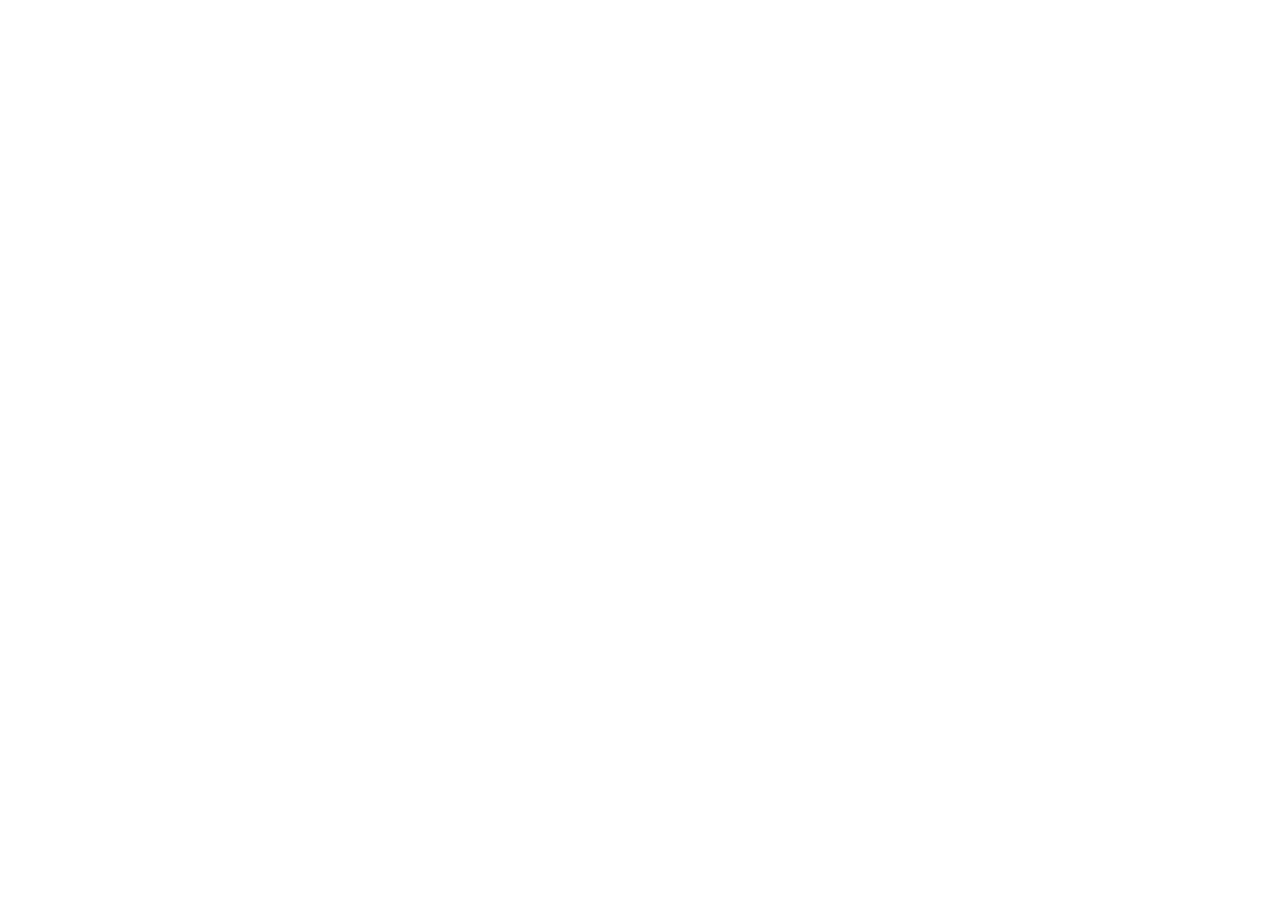
==== contact.html @ bf9146f3 "Démarrage : création du dépôt, mise en place de l'arborescence et squelette HTML de base" ====
<!DOCTYPE html>
<html lang="en">
<head>
    <meta charset="UTF-8">
    <meta name="viewport" content="width=device-width, initial-scale=1.0">
    <title>AfriConnect Summit</title>
    <!-- feuille de style -->
    <link rel="stylesheet" href="css/style.css">
</head>
<body>
    <!-- contenu de la page -->


<!-- script JavaScript -->
    <script src="js/main.js"></script>
</body>
</html>
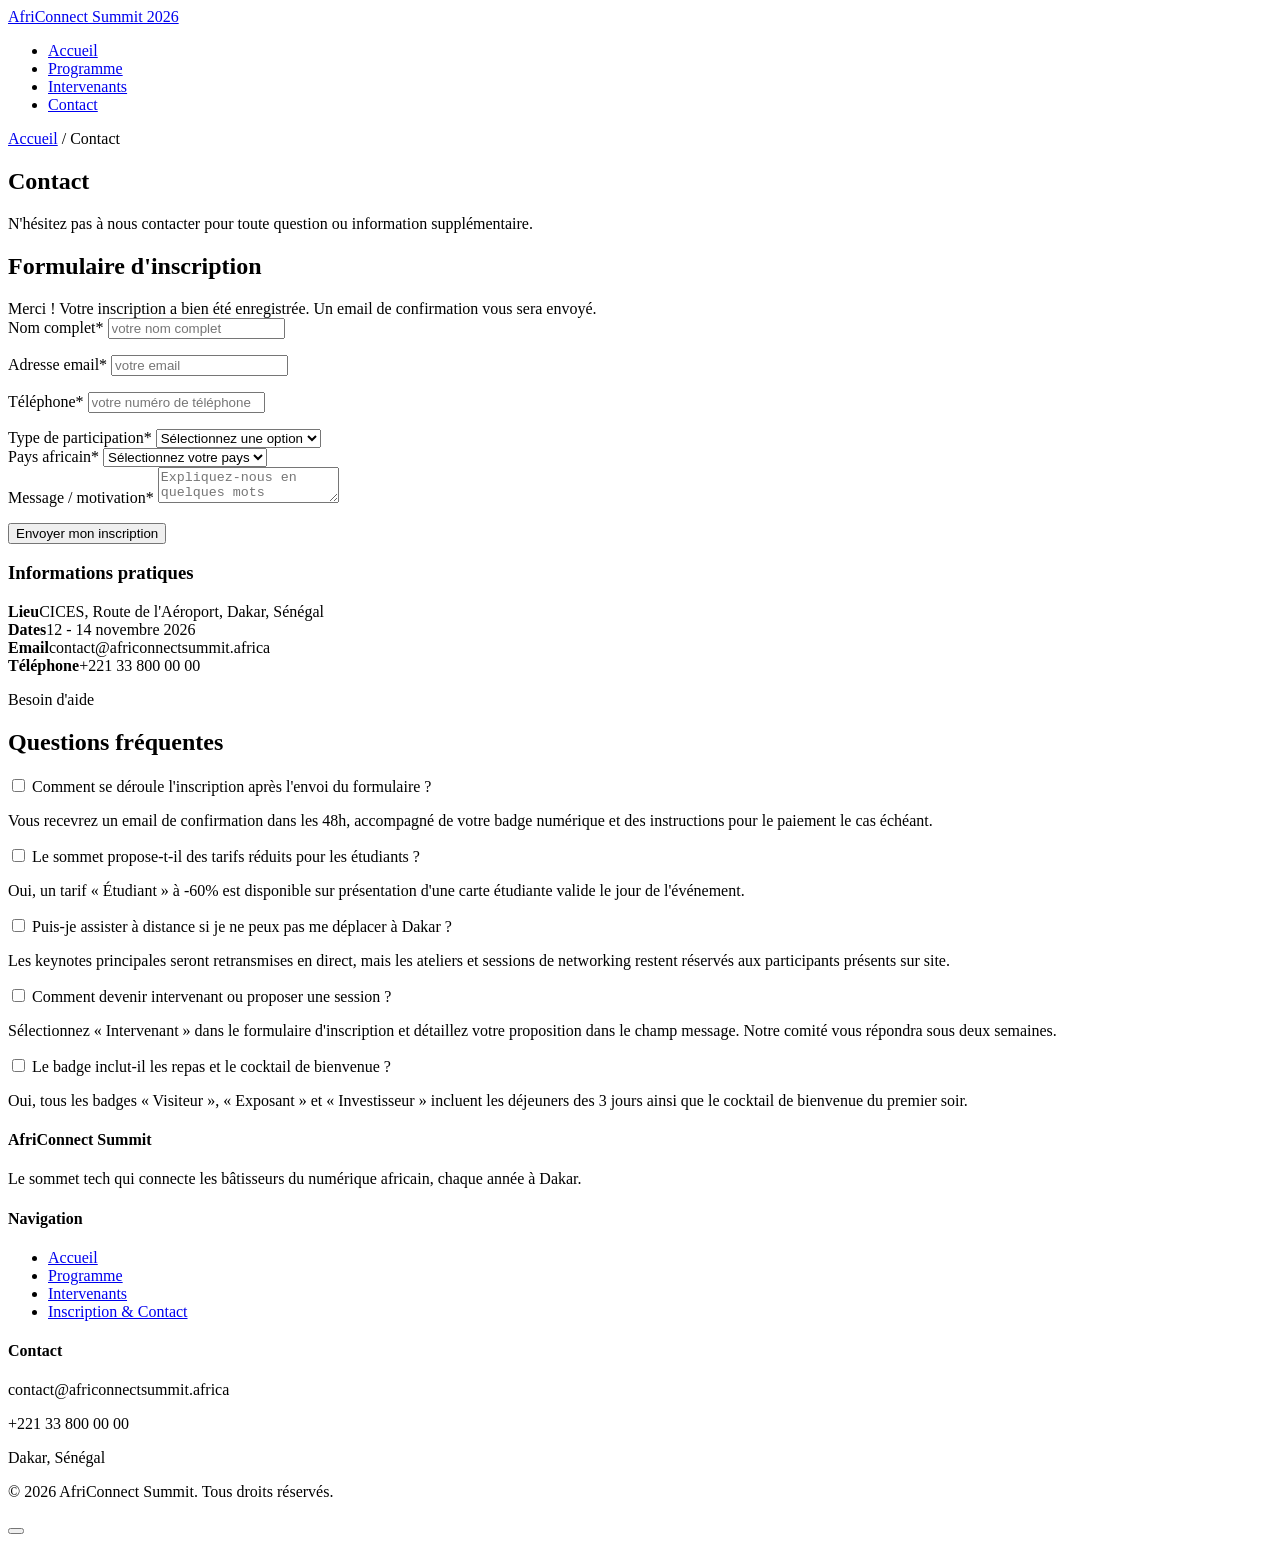
==== commit e06ea85c: "HTML : structure complète des 5 pages avec sections et contenu texte" ====
--- a/contact.html
+++ b/contact.html
@@ -4,14 +4,250 @@
     <meta charset="UTF-8">
     <meta name="viewport" content="width=device-width, initial-scale=1.0">
     <title>AfriConnect Summit</title>
-    <!-- feuille de style -->
     <link rel="stylesheet" href="css/style.css">
 </head>
 <body>
-    <!-- contenu de la page -->
-
-
-<!-- script JavaScript -->
+    <header>
+        <nav>
+            <div class="logo">
+                <!-- <i class="bi bi-globe-central-south-asia"></i> -->
+                <a href="index.html">AfriConnect Summit 2026</a>
+            </div>
+            <!-- boutton dark/light mode -->
+            <!-- <button id="menu-btn"><i class="fa-light fa-bars"></i></button> -->
+            <ul id="menu">
+                <li><a href="index.html">Accueil</a></li>
+                <li><a href="programme.html">Programme</a></li>
+                <li><a href="intervenants.html">Intervenants</a></li>
+                <li><a href="contact.html">Contact</a></li>
+                <!-- <li><button id="menu-btn"><i class="fa-sharp-duotone fa-light fa-circle-moon"></i></button></li> -->
+            </ul>
+        </nav>
+    </header>
+    <main>
+        <section class="page-hero">
+      <div class="container">
+        <p><a href="index.html">Accueil</a> / Contact</p>
+        <h2>Contact</h2>
+        <p>N'hésitez pas à nous contacter pour toute question ou information supplémentaire.</p>
+      </div>
+    </section>
+            <!-- FORMULAIRE + INFOS  -->
+    <section class="contact-section">
+      <div class="container contact-flex">
+
+        <!-- Colonne formulaire -->
+        <div class="contact-form">
+          <div class="form-card">
+            <h2 class="form-title">Formulaire d'inscription</h2>
+
+            <div class="form-success">
+              <i class="bi bi-check-circle-fill"></i>
+              Merci ! Votre inscription a bien été enregistrée. Un email de confirmation vous sera envoyé.
+            </div>
+
+            <form id="registration-form">
+              <div class="form-row">
+                <label for="fullname">Nom complet*</label>
+                <input type="text" id="fullname" placeholder="votre nom complet">
+                <p class="error-msg" role="alert"></p>
+              </div>
+
+              <div class="form-row">
+                <label for="email">Adresse email*</label>
+                <input type="email" id="email" placeholder="votre email">
+                <p class="error-msg" role="alert"></p>
+              </div>
+
+              <div class="form-row">
+                <label for="phone">Téléphone*</label>
+                <input type="tel" id="phone" placeholder="votre numéro de téléphone">
+                <p class="error-msg" role="alert"></p>
+              </div>
+
+              <div class="form-row">
+                <label for="participation">Type de participation*</label>
+                <select id="participation">
+                  <option value="">Sélectionnez une option</option>
+                  <option value="visiteur">Visiteur</option>
+                  <option value="exposant">Exposant</option>
+                  <option value="intervenant">Intervenant</option>
+                  <option value="investisseur">Investisseur</option>
+                  <option value="presse">Presse / Média</option>
+                </select>
+              </div>
+
+              <div class="form-row">
+                <label for="country">Pays africain*</label>
+                <select id="country">
+                  <option value="">Sélectionnez votre pays</option>
+                  <option value="senegal">Sénégal</option>
+                  <option value="cote-ivoire">Côte d'Ivoire</option>
+                  <option value="nigeria">Nigeria</option>
+                  <option value="ghana">Ghana</option>
+                  <option value="kenya">Kenya</option>
+                  <option value="mali">Mali</option>
+                  <option value="cameroun">Cameroun</option>
+                  <option value="afrique-du-sud">Afrique du Sud</option>
+                  <option value="maroc">Maroc</option>
+                  <option value="tunisie">Tunisie</option>
+                  <option value="rwanda">Rwanda</option>
+                  <option value="benin">Bénin</option>
+                </select>
+              </div>
+
+              <div class="form-row">
+                <label for="message">Message / motivation*</label>
+                <textarea id="message" placeholder="Expliquez-nous en quelques mots pourquoi vous souhaitez participer (20 caractères minimum)…"></textarea>
+                <p class="error-msg" role="alert"></p>
+              </div>
+
+              <button type="submit" class="btn btn-primary">Envoyer mon inscription <i class="bi bi-send-fill"></i></button>
+            </form>
+          </div>
+        </div>
+            <!-- Colonne informations  -->
+        <div class="contact-info">
+          <div class="info-card">
+            <h3>Informations pratiques</h3>
+            <div class="info-item">
+              <i class="bi bi-geo-alt-fill" aria-hidden="true"></i>
+              <div><strong>Lieu</strong><span>CICES, Route de l'Aéroport, Dakar, Sénégal</span></div>
+            </div>
+            <div class="info-item">
+              <i class="bi bi-calendar-event-fill" aria-hidden="true"></i>
+              <div><strong>Dates</strong><span>12 - 14 novembre 2026</span></div>
+            </div>
+            <div class="info-item">
+              <i class="bi bi-envelope-fill" aria-hidden="true"></i>
+              <div><strong>Email</strong><span>contact@africonnectsummit.africa</span></div>
+            </div>
+            <div class="info-item">
+              <i class="bi bi-telephone-fill" aria-hidden="true"></i>
+              <div><strong>Téléphone</strong><span>+221 33 800 00 00</span></div>
+            </div>
+          </div>
+
+          <!-- <div class="map-frame">
+            <iframe
+              src="https://www.google.com/maps?q=CICES%20Dakar%20S%C3%A9n%C3%A9gal&output=embed"
+              title="Localisation du CICES, Dakar, Sénégal — lieu du sommet"
+              width="100%"
+              height="250%">
+            </iframe>
+          </div> -->
+        </div>
+      </div>
+    </section>
+
+                <!-- FAQ  -->
+    <section class="faq-section">
+      <div class="container">
+        <p class="eyebrow">Besoin d'aide</p>
+        <h2 class="section-title">Questions fréquentes</h2>
+
+        <div class="faq">
+          <div class="faq-item">
+            <input type="checkbox" id="faq-1">
+            <label class="faq-question" for="faq-1">
+              Comment se déroule l'inscription après l'envoi du formulaire ?
+              <i class="bi bi-plus-lg faq-icon"></i>
+            </label>
+            <div class="faq-answer">
+              <p>Vous recevrez un email de confirmation dans les 48h, accompagné de votre badge numérique et des instructions pour le paiement le cas échéant.</p>
+            </div>
+          </div>
+
+          <div class="faq-item">
+            <input type="checkbox" id="faq-2">
+            <label class="faq-question" for="faq-2">
+              Le sommet propose-t-il des tarifs réduits pour les étudiants ?
+              <i class="bi bi-plus-lg faq-icon"></i>
+            </label>
+            <div class="faq-answer">
+              <p>Oui, un tarif « Étudiant » à -60% est disponible sur présentation d'une carte étudiante valide le jour de l'événement.</p>
+            </div>
+          </div>
+
+          <div class="faq-item">
+            <input type="checkbox" id="faq-3">
+            <label class="faq-question" for="faq-3">
+              Puis-je assister à distance si je ne peux pas me déplacer à Dakar ?
+              <i class="bi bi-plus-lg faq-icon"></i>
+            </label>
+            <div class="faq-answer">
+              <p>Les keynotes principales seront retransmises en direct, mais les ateliers et sessions de networking restent réservés aux participants présents sur site.</p>
+            </div>
+          </div>
+
+          <div class="faq-item">
+            <input type="checkbox" id="faq-4">
+            <label class="faq-question" for="faq-4">
+              Comment devenir intervenant ou proposer une session ?
+              <i class="bi bi-plus-lg faq-icon"></i>
+            </label>
+            <div class="faq-answer">
+              <p>Sélectionnez « Intervenant » dans le formulaire d'inscription et détaillez votre proposition dans le champ message. Notre comité vous répondra sous deux semaines.</p>
+            </div>
+          </div>
+
+          <div class="faq-item">
+            <input type="checkbox" id="faq-5">
+            <label class="faq-question" for="faq-5">
+              Le badge inclut-il les repas et le cocktail de bienvenue ?
+              <i class="bi bi-plus-lg faq-icon"></i>
+            </label>
+            <div class="faq-answer">
+              <p>Oui, tous les badges « Visiteur », « Exposant » et « Investisseur » incluent les déjeuners des 3 jours ainsi que le cocktail de bienvenue du premier soir.</p>
+            </div>
+          </div>
+        </div>
+      </div>
+    </section>
+    </main>
+    <!-- FOOTER  -->
+    <footer class="site-footer">
+        <div class="footer-container">
+            <div class="footer-flex">
+                <!-- colonne1 -->
+                <div class="footer-col">
+                    <h4>AfriConnect Summit</h4>
+                    <p>Le sommet tech qui connecte les bâtisseurs du numérique africain, chaque année à Dakar.</p>
+                    <div class="social-icons">
+                        <a href="#" aria-label="Suivre AfriConnect sur X (Twitter)"><i class="bi bi-twitter-x"></i></a>
+                        <a href="#" aria-label="Suivre AfriConnect sur LinkedIn"><i class="bi bi-linkedin"></i></a>
+                        <a href="#" aria-label="Suivre AfriConnect sur Instagram"><i class="bi bi-instagram"></i></a>
+                        <a href="#" aria-label="Suivre AfriConnect sur YouTube"><i class="bi bi-youtube"></i></a>
+                    </div>
+                </div>
+                <!-- colonne2 -->
+                <div class="footer-col">
+                    <h4>Navigation</h4>
+                    <ul>
+                        <li><a href="index.html">Accueil</a></li>
+                        <li><a href="programme.html">Programme</a></li>
+                        <li><a href="intervenants.html">Intervenants</a></li>
+                        <li><a href="contact.html">Inscription & Contact</a></li>
+                    </ul>
+                </div>
+                <!-- colonne3 -->
+                <div class="footer-col">
+                    <h4>Contact</h4>
+                    <p><i class="bi bi-envelope"></i> contact@africonnectsummit.africa</p>
+                    <p><i class="bi bi-telephone"></i> +221 33 800 00 00</p>
+                    <p><i class="bi bi-geo-alt"></i>Dakar, Sénégal</p>
+                </div>
+            </div>
+
+            <div class="footer-bottom">
+                <p>&copy; <span id="année">2026</span> AfriConnect Summit. Tous droits réservés.</p>
+            </div>
+        </div>
+
+        <button class="back-to-top" type="button" aria-label="Retour en haut de la page">
+            <!-- <i class="bi bi-arrow-up"></i> -->
+        </button>
+    </footer>
     <script src="js/main.js"></script>
 </body>
 </html>
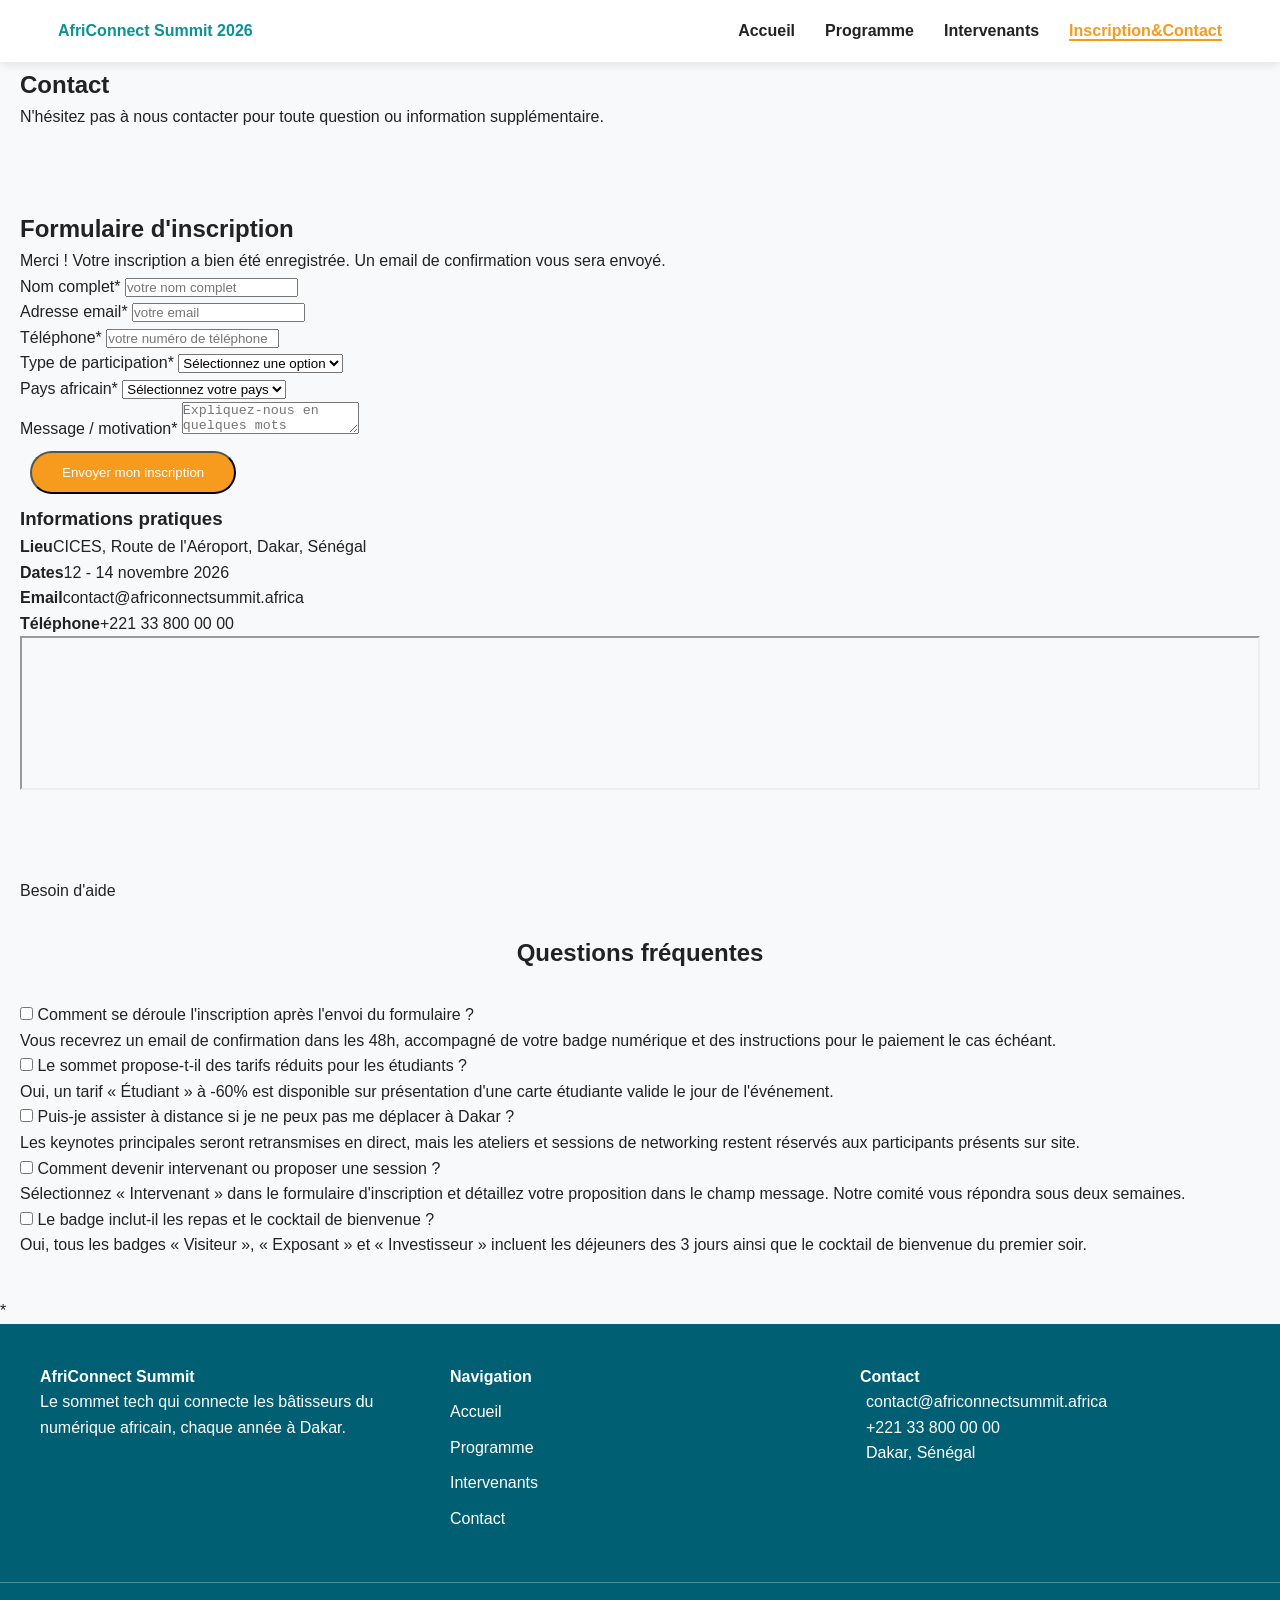
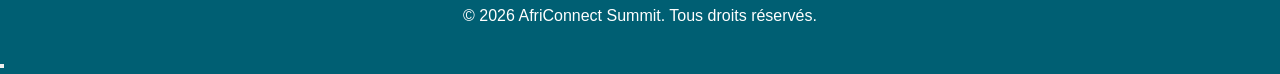
==== commit f29a8a32: "CSS : variables, typographie, layout général et styles de base" ====
--- a/contact.html
+++ b/contact.html
@@ -10,17 +10,14 @@
     <header>
         <nav>
             <div class="logo">
-                <!-- <i class="bi bi-globe-central-south-asia"></i> -->
                 <a href="index.html">AfriConnect Summit 2026</a>
             </div>
             <!-- boutton dark/light mode -->
-            <!-- <button id="menu-btn"><i class="fa-light fa-bars"></i></button> -->
             <ul id="menu">
                 <li><a href="index.html">Accueil</a></li>
                 <li><a href="programme.html">Programme</a></li>
                 <li><a href="intervenants.html">Intervenants</a></li>
-                <li><a href="contact.html">Contact</a></li>
-                <!-- <li><button id="menu-btn"><i class="fa-sharp-duotone fa-light fa-circle-moon"></i></button></li> -->
+                <li><a href="contact.html">Inscription&Contact</a></li>
             </ul>
         </nav>
     </header>
@@ -128,14 +125,14 @@
             </div>
           </div>
 
-          <!-- <div class="map-frame">
+          <div class="map-frame">
             <iframe
               src="https://www.google.com/maps?q=CICES%20Dakar%20S%C3%A9n%C3%A9gal&output=embed"
               title="Localisation du CICES, Dakar, Sénégal — lieu du sommet"
               width="100%"
               height="250%">
             </iframe>
-          </div> -->
+          </div>
         </div>
       </div>
     </section>
@@ -205,7 +202,7 @@
       </div>
     </section>
     </main>
-    <!-- FOOTER  -->
+*    <!-- FOOTER  -->
     <footer class="site-footer">
         <div class="footer-container">
             <div class="footer-flex">
@@ -214,10 +211,10 @@
                     <h4>AfriConnect Summit</h4>
                     <p>Le sommet tech qui connecte les bâtisseurs du numérique africain, chaque année à Dakar.</p>
                     <div class="social-icons">
-                        <a href="#" aria-label="Suivre AfriConnect sur X (Twitter)"><i class="bi bi-twitter-x"></i></a>
-                        <a href="#" aria-label="Suivre AfriConnect sur LinkedIn"><i class="bi bi-linkedin"></i></a>
-                        <a href="#" aria-label="Suivre AfriConnect sur Instagram"><i class="bi bi-instagram"></i></a>
-                        <a href="#" aria-label="Suivre AfriConnect sur YouTube"><i class="bi bi-youtube"></i></a>
+                        <a href="#" aria-label="X (Twitter)"><i class="fa-brands fa-x-twitter"></i></a>
+                        <a href="#" aria-label="LinkedIn"><i class="fa-brands fa-linkedin"></i></a>
+                        <a href="#" aria-label="Instagram"><i class="fa-brands fa-instagram"></i></a>
+                        <a href="#" aria-label="YouTube"><i class="fa-brands fa-youtube"></i></a>
                     </div>
                 </div>
                 <!-- colonne2 -->
@@ -227,15 +224,15 @@
                         <li><a href="index.html">Accueil</a></li>
                         <li><a href="programme.html">Programme</a></li>
                         <li><a href="intervenants.html">Intervenants</a></li>
-                        <li><a href="contact.html">Inscription & Contact</a></li>
+                        <li><a href="contact.html">Contact</a></li>
                     </ul>
                 </div>
                 <!-- colonne3 -->
                 <div class="footer-col">
                     <h4>Contact</h4>
-                    <p><i class="bi bi-envelope"></i> contact@africonnectsummit.africa</p>
-                    <p><i class="bi bi-telephone"></i> +221 33 800 00 00</p>
-                    <p><i class="bi bi-geo-alt"></i>Dakar, Sénégal</p>
+                    <p><i class="fa-solid fa-envelope"></i> contact@africonnectsummit.africa</p>
+                    <p><i class="fa-solid fa-phone"></i> +221 33 800 00 00</p>
+                    <p><i class="fa-solid fa-location-dot"></i> Dakar, Sénégal</p>
                 </div>
             </div>
 
@@ -245,7 +242,7 @@
         </div>
 
         <button class="back-to-top" type="button" aria-label="Retour en haut de la page">
-            <!-- <i class="bi bi-arrow-up"></i> -->
+            <i class="fa-solid fa-arrow-up"></i>
         </button>
     </footer>
     <script src="js/main.js"></script>
--- a/css/style.css
+++ b/css/style.css
@@ -0,0 +1,387 @@
+/* RESET */
+*{
+    margin:0;
+    padding:0;
+    box-sizing:border-box;
+}
+html{
+    scroll-behavior:smooth;
+    overflow-x:hidden;
+}
+
+/* VARIABLES (mode clair par défaut) */
+:root{
+    --primary:#0A9396;
+    --secondary:#005F73;
+    --accent:#f69b1e;
+    --light:#F8F9FA;
+    --white:#ffffff;
+    --dark:#222;
+    --gray:#666;
+    --border:#ddd;
+}
+
+/* VARIABLES (mode sombre, activé via la classe .dark sur body) */
+body.dark{
+    --light:#1e1e1e;
+    --white:#2c2c2c;
+    --dark:#ffffff;
+    --gray:#cccccc;
+    --border:#444;
+}
+
+body{
+    font-family:Arial, Helvetica, sans-serif;
+    background:var(--light);
+    color:var(--dark);
+    line-height:1.6;
+    overflow-x:hidden;
+}
+
+/* NAVBAR */
+
+header{
+    position:fixed;
+    top:0;
+    left:0;
+    width:100%;
+    background: white;
+    box-shadow:0 2px 10px rgba(0,0,0,.1);
+    z-index:1000;
+}
+
+nav{
+    max-width:1200px;
+    margin:auto;
+    display:flex;
+    justify-content:space-between;
+    align-items:center;
+    padding:18px;
+}
+.logo a{
+    text-decoration:none;
+    color:var(--primary);
+    font-size:16px;
+    font-weight:bold;
+}
+#menu{
+    display:flex;
+    list-style:none;
+    gap:30px;
+}
+
+#menu li a{
+    text-decoration:none;
+    color:var(--dark);
+    font-weight:bold;
+    transition:.3s;
+}
+
+#menu li a:hover{
+    color:var(--primary);
+}
+
+/* lien actif */
+#menu li a.active{
+    color:var(--accent);
+    border-bottom: 2px solid #f69b1e;
+}
+
+/* Bouton hamburger : caché par défaut (desktop), affiché uniquement en mobile via le @media plus bas */
+#menu-btn{
+    display:none;
+    background:none;
+    border:none;
+    font-size:22px;
+    cursor:pointer;
+    color:var(--dark);
+}
+
+/* HERO */
+
+.hero{
+    min-height:100vh;
+    display:flex;
+    flex-direction:column;
+    justify-content:center;
+    align-items: center;
+    text-align: center;
+    padding: 120px 20px;
+    background: linear-gradient(rgba(0,95,115,.7),rgba(10,147,150,.7)) , url("../images/hero.jpg");
+    background-size: cover;
+    background-position: center;
+    color: white;
+    animation: fade 1.5s;
+}
+.hero h1{
+    font-size: 55px;
+    margin-bottom: 20px;
+}
+.hero p{
+    font-size: 22px;
+    max-width: 700px;
+}
+
+.buttons{
+    margin-top: 30px;
+}
+
+.btn{
+    display: inline-block;
+    text-decoration: none;
+    background: var(--accent);
+    color: white;
+    padding: 12px 30px;
+    border-radius: 30px;
+    margin: 10px;
+    transition: .4s;
+}
+.btn:hover{
+    background: var(--secondary);
+}
+
+/* COMPTE A REBOURS */
+
+.compte-rebours{
+    margin-top: 50px;
+}
+
+.temps{
+    display: flex;
+    justify-content: center;
+    gap: 20px;
+    flex-wrap: wrap;
+    background: white;
+    color: var(--primary);
+}
+
+.temps > div{
+    width: 100px;
+    padding: 20px;
+    border-radius: 10px;
+}
+
+.temps span{
+    font-size: 35px;
+    font-weight: bold;
+}
+
+/* SECTION */
+
+section{
+    padding: 40px 20px;
+}
+.featured-speakers h2{
+    text-align: center;
+    margin-bottom: 40px;
+    color: var(--secondary);
+}
+
+.featured-speakers p{
+    text-align: center;
+    margin-bottom: 40px;
+}
+
+/* CHIFFRES */
+.stats h2{
+   text-align: center;
+   margin: 20px;
+}
+
+.stats-grid{
+    max-width: 1100px;
+    margin: auto;
+    display: grid;
+    grid-template-columns: repeat(auto-fit,minmax(220px,1fr));
+    gap: 25px;
+}
+
+.stat-card{
+    background: white;
+    padding: 30px;
+    border-radius: 10px;
+    text-align: center;
+    box-shadow:0 3px 8px rgba(0,0,0,.1);
+}
+
+.stat-card h3{
+    font-size: 45px;
+    color: var(--primary);
+}
+
+/* POURQUOI CA MARCHE */
+
+.why h2{
+   text-align: center;
+   color: #005F73;
+   margin: 20px;
+}
+
+.description{
+   text-align: center; 
+   margin: 25px;
+}
+
+.why-flex{
+    display: flex;
+    gap: 25px;
+    flex-wrap: wrap;
+    justify-content: center;
+}
+
+.why-card{
+    background: white;
+    width: 100%;
+    max-width: 320px;
+    padding: 30px;
+    text-align: center;
+    border-radius: 10px;
+    box-shadow: 0 5px 10px rgba(0,0,0,.1);
+    transition: .4s;
+}
+
+.why-card:hover{
+    transform: translate(0, -10px);
+}
+.why-icon{
+    font-size: 50px;
+    color: var(--primary);
+    margin-bottom: 15px;
+}
+
+/* INTERVENANTS */
+
+.speakers-grid{
+    display:grid;
+    grid-template-columns:repeat(auto-fit,minmax(250px,1fr));
+    gap:25px;
+}
+
+.card{
+    background:white;
+    text-align:center;
+    border-radius:10px;
+    overflow:hidden;
+    transition:.4s;
+}
+
+.card h3{
+    margin:15px 10px 5px;
+    color:var(--secondary);
+}
+
+.card p{
+    margin:0 10px;
+}
+
+.card p:last-child{
+    margin-bottom:15px;
+}
+
+.card img{
+    width:100%;
+    height:260px;
+    object-fit:cover;
+}
+
+.card:hover{
+    transform:scale(1.04);
+}
+
+.lien{
+    display:inline-block;
+    margin-top:30px;
+    text-decoration:none;
+    background:var(--primary);
+    color:white;
+    padding:12px 25px;
+    border-radius:30px;
+}
+
+/* SPONSORS */
+
+.section-title{
+   text-align: center;
+   margin: 30px;
+}
+
+.sponsors-flex{
+    display:flex;
+    justify-content:center;
+    gap:25px;
+    flex-wrap:wrap;
+    margin-top: 40px;
+}
+
+.sponsor{
+    text-align:center;
+    padding:40px;
+    border-radius:10px;
+    color:white;
+}
+
+.sponsor:nth-child(1){
+    background:gold;
+    color:black;
+    transform:scale(1.1);
+}
+
+.sponsor:nth-child(2){
+    background:silver;
+}
+
+.sponsor:nth-child(3){
+    background:#b87333;
+}
+/* FOOTER */
+
+.site-footer{
+    background:var(--secondary);
+    color:white;
+}
+
+.footer-flex{
+    display:flex;
+    justify-content:space-between;
+    gap:30px;
+    flex-wrap:wrap;
+    padding:40px;
+}
+
+.footer-col{
+    flex:1;
+}
+
+.footer-col ul{
+    list-style:none;
+}
+
+.footer-col ul li{
+    margin:10px 0;
+}
+
+.footer-col a{
+    text-decoration:none;
+    color:white;
+}
+
+.social-icons a{
+    font-size:22px;
+    margin-right:15px;
+}
+
+.footer-col p i{
+    width:18px;
+    text-align:center;
+    margin-right:6px;
+    color:var(--accent);
+}
+
+.why-icon i{
+    display:block;
+}
+.footer-bottom{
+    text-align:center;
+    border-top:1px solid rgba(255,255,255,.3);
+    padding:20px;
+}
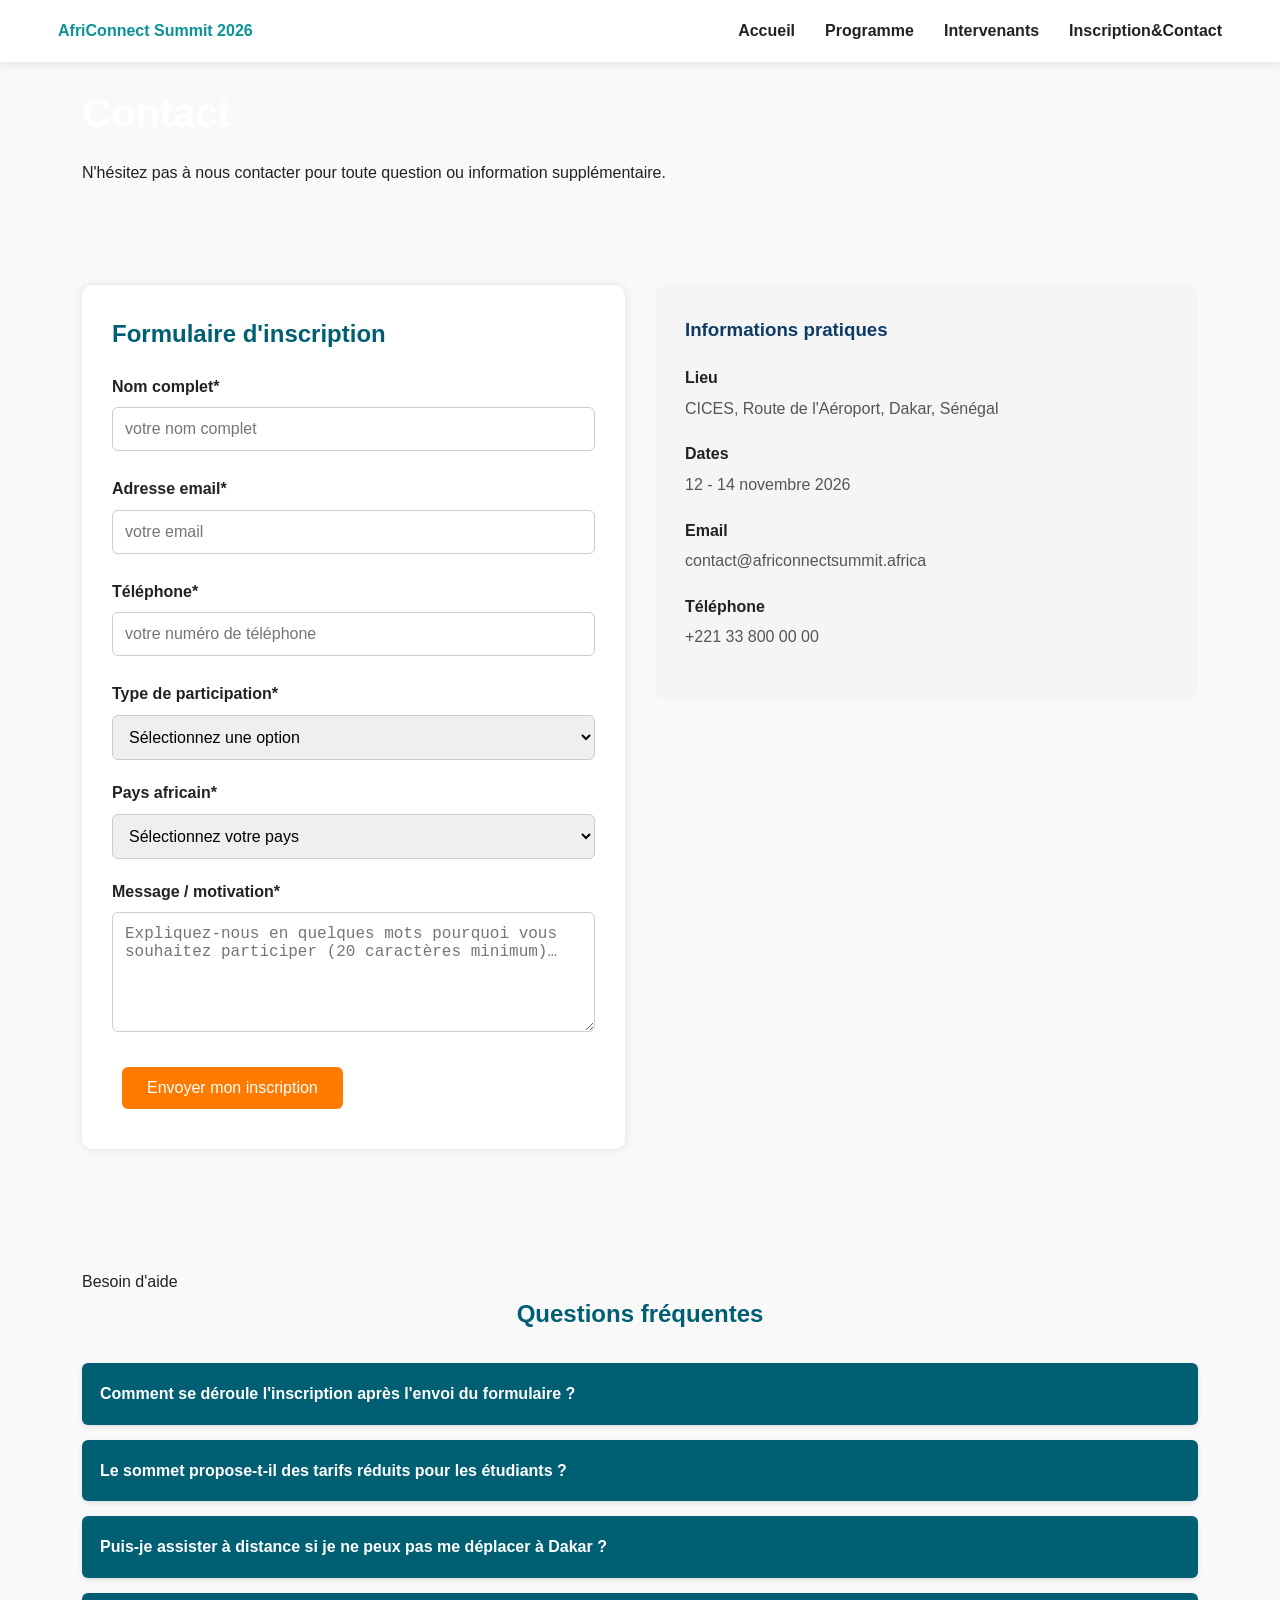
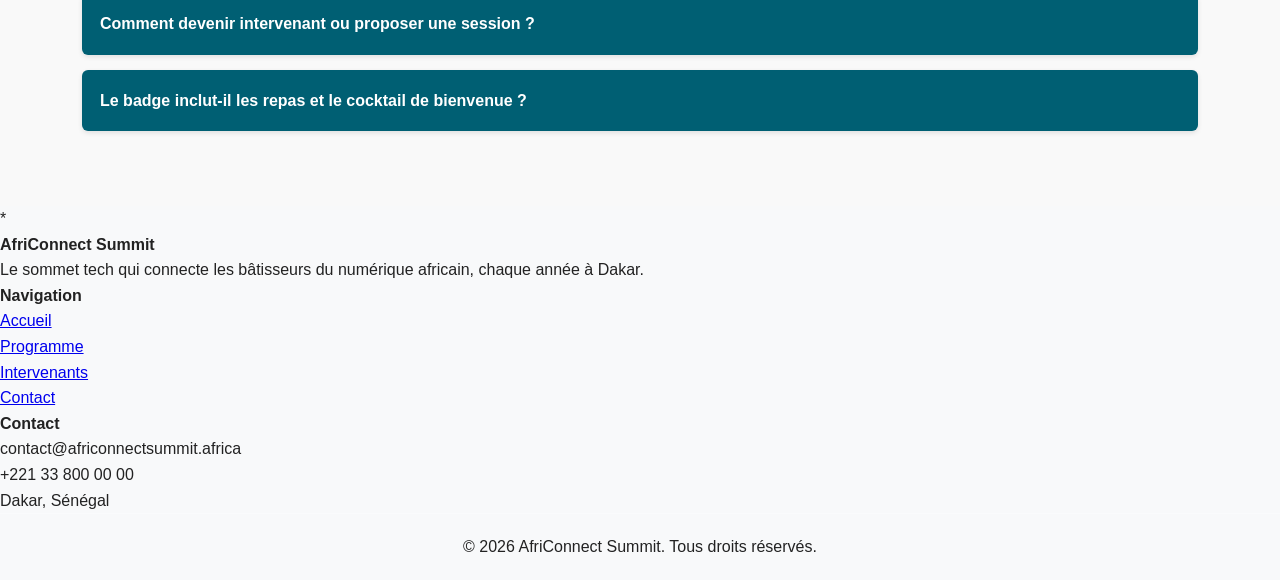
==== commit 26ca2776: "Réaliser une interface responsive (mobile/tablette) avec des media queries, une Bento Grid, des sect" ====
--- a/contact.html
+++ b/contact.html
@@ -125,14 +125,14 @@
             </div>
           </div>
 
-          <div class="map-frame">
+          <!-- <div class="map-frame">
             <iframe
               src="https://www.google.com/maps?q=CICES%20Dakar%20S%C3%A9n%C3%A9gal&output=embed"
               title="Localisation du CICES, Dakar, Sénégal — lieu du sommet"
               width="100%"
               height="250%">
             </iframe>
-          </div>
+          </div> -->
         </div>
       </div>
     </section>
--- a/css/style.css
+++ b/css/style.css
@@ -40,12 +40,12 @@
 
 /* NAVBAR */
 
-header{
+ header{
     position:fixed;
     top:0;
     left:0;
     width:100%;
-    background: white;
+    background: var(--white); 
     box-shadow:0 2px 10px rgba(0,0,0,.1);
     z-index:1000;
 }
@@ -74,28 +74,31 @@
     text-decoration:none;
     color:var(--dark);
     font-weight:bold;
+    padding-bottom: 4px;
+    border-bottom: 2px solid transparent;
     transition:.3s;
 }
 
 #menu li a:hover{
     color:var(--primary);
-}
+    border-bottom: 2px solid var(--accent);
+} 
 
 /* lien actif */
-#menu li a.active{
+ #menu li a.active{
     color:var(--accent);
     border-bottom: 2px solid #f69b1e;
 }
 
 /* Bouton hamburger : caché par défaut (desktop), affiché uniquement en mobile via le @media plus bas */
-#menu-btn{
+ #menu-btn{
     display:none;
     background:none;
     border:none;
     font-size:22px;
     cursor:pointer;
     color:var(--dark);
-}
+} 
 
 /* HERO */
 
@@ -156,7 +159,7 @@
 }
 
 .temps > div{
-    width: 100px;
+    width: 140px;
     padding: 20px;
     border-radius: 10px;
 }
@@ -164,11 +167,11 @@
 .temps span{
     font-size: 35px;
     font-weight: bold;
-}
+} 
 
 /* SECTION */
 
-section{
+ section{
     padding: 40px 20px;
 }
 .featured-speakers h2{
@@ -249,90 +252,457 @@
     margin-bottom: 15px;
 }
 
-/* INTERVENANTS */
-
+/* CARTES INTERVENANTS */
+/* Utilisée par .speakers-grid (accueil) et .intervenants .grid (page intervenants) */
+.card{
+    background: white;
+    border-radius: 10px;
+    overflow: hidden;
+    text-align: center;
+    box-shadow: 0 3px 8px rgba(0,0,0,.1);
+    transition: .4s;
+}
+.card:hover{
+    transform: translateY(-8px);
+}
+.card img{
+    width: 100%;
+    height: 260px;
+    object-fit: cover;
+    display: block;
+}
+.card h3{
+    margin-top: 15px;
+    color: var(--secondary);
+}
+.card p{
+    color: var(--gray);
+    padding: 0 10px;
+}
+.card p:last-child{
+    margin-bottom: 15px;
+}
+
+/* GRILLE INTERVENANTS VEDETTES (accueil) */
 .speakers-grid{
-    display:grid;
-    grid-template-columns:repeat(auto-fit,minmax(250px,1fr));
-    gap:25px;
-}
-
-.card{
-    background:white;
+    max-width: 1100px;
+    margin: auto;
+    display: grid;
+    grid-template-columns: repeat(auto-fit,minmax(220px,1fr));
+    gap: 25px;
+}
+.speakers-cta{
+    text-align: center;
+    margin-top: 40px;
+    margin-bottom: 50px; 
+}
+/* Le lien "Voir tous les intervenants" reprend maintenant le style .btn */
+.speakers-cta .lien{
+    display: inline-block;
+    text-decoration: none;
+    background: var(--accent);
+    color: white;
+    font-weight: bold;
+    padding: 12px 30px;
+    border: 2px solid var(--secondary);
+    border-radius: 30px;
+    transition: .4s;
+}
+.speakers-cta .lien:hover{
+    background: var(--secondary);
+    border-color: var(--accent);
+}
+
+/* SPONSORS (accueil) */
+.sponsors h2{
+    text-align: center;
+    margin-bottom: 40px;
+    color: var(--secondary);
+}
+.sponsors-flex{
+    display: flex;
+    justify-content: center;
+    gap: 25px;
+    flex-wrap: wrap;
+}
+.sponsor{
+    background: white;
+    padding: 30px 40px;
+    border-radius: 10px;
+    text-align: center;
+    box-shadow: 0 3px 8px rgba(0,0,0,.1);
+    min-width: 180px;
+}
+.sponsor h4{
+    color: var(--accent);
+    margin-bottom: 8px;
+}
+
+/* PAGE PROGRAMME */
+.program{
+    max-width: 1000px;
+    margin: auto;
+}
+.onglets{
+    display: flex;
+    justify-content: center;
+    gap: 15px;
+    flex-wrap: wrap;
+    margin-bottom: 30px;
+}
+.onglets .btn{
+    background: white;
+    color: var(--secondary);
+    border: 2px solid var(--primary);
+    cursor: pointer;
+    font-family: inherit;
+    font-size: 15px;
+}
+.onglets .btn.active,
+.onglets .btn:hover{
+    background: var(--primary);
+    color: white;
+}
+
+.jour{
+    display: none;
+}
+#jour1{
+    display: block;
+}
+.program table{
+    width: 100%;
+    border-collapse: collapse;
+    background: white;
+    border-radius: 10px;
+    overflow: hidden;
+    box-shadow: 0 3px 8px rgba(0,0,0,.1); 
+}
+.program th{
+    background: var(--secondary);
+    color: white;
+}
+.program tr:last-child td{
+    border-bottom: none;
+}
+.program tbody tr:hover td,
+.program tr:hover td{
+    background: var(--light);
+}
+/* THEMATIQUE */
+.themes h2{
+    text-align: center;
+    color: var(--secondary);
+    margin-bottom: 40px;
+}
+.themes .grid{
+    max-width: 1100px;
+    margin: auto;
+    display: grid;
+    grid-template-columns: repeat(auto-fit,minmax(220px,1fr));
+    gap: 25px;
+}
+.themes .card{
+    background: white;
+    padding: 30px;
+    text-align: center;
+    border-radius: 10px;
+    box-shadow: 0 3px 8px rgba(0,0,0,.1);
+    transition: .4s;
+}
+.themes .card:hover{
+    transform: translateY(-10px);
+}
+.themes .card i{
+    font-size: 40px; 
+    color: var(--primary);
+    margin-bottom: 15px;
+}
+/* PAGE INTERVENANTS */
+.intervenants{
+    max-width: 1100px;
+    margin: auto 40px;
+}
+.filters{
+    display: flex;
+    justify-content: center;
+    gap: 15px;
+    flex-wrap: wrap;
+    margin-bottom: 30px;
+}
+.filters .btn{
+    background: white;
+    color: var(--secondary);
+    border: 2px solid var(--primary);
+    cursor: pointer;
+    font-family: inherit;
+    font-size: 15px;
+}
+
+
+.filters .btn.active,
+.filters .btn:hover{
+    background: var(--primary);
+    color: white;
+}
+
+.intervenants .grid{
+    display: grid;
+    grid-template-columns: repeat(auto-fit,minmax(240px,1fr));
+    gap: 25px;
+}
+
+ /* CSS : variables, typographie, layout général et styles de  */ 
+
+.why-icon i{
+    display:block;
+}
+.footer-bottom{
     text-align:center;
-    border-radius:10px;
-    overflow:hidden;
-    transition:.4s;
-}
-
-.card h3{
-    margin:15px 10px 5px;
-    color:var(--secondary);
-}
-
-.card p{
-    margin:0 10px;
-}
-
-.card p:last-child{
-    margin-bottom:15px;
-}
-
-.card img{
-    width:100%;
-    height:260px;
-    object-fit:cover;
-}
-
-.card:hover{
-    transform:scale(1.04);
-}
-
-.lien{
-    display:inline-block;
-    margin-top:30px;
-    text-decoration:none;
-    background:var(--primary);
-    color:white;
-    padding:12px 25px;
-    border-radius:30px;
-}
-
-/* SPONSORS */
-
-.section-title{
-   text-align: center;
-   margin: 30px;
-}
-
-.sponsors-flex{
-    display:flex;
-    justify-content:center;
-    gap:25px;
-    flex-wrap:wrap;
-    margin-top: 40px;
-}
-
-.sponsor{
-    text-align:center;
-    padding:40px;
-    border-radius:10px;
-    color:white;
-}
-
-.sponsor:nth-child(1){
-    background:gold;
-    color:black;
-    transform:scale(1.1);
-}
-
-.sponsor:nth-child(2){
-    background:silver;
-}
-
-.sponsor:nth-child(3){
-    background:#b87333;
-}
+    border-top:1px solid rgba(255,255,255,.3);
+    padding:20px;
+}.back-to-top{
+    position: fixed;
+    right: 20px;
+    bottom: 20px;
+    width: 50px;
+    height: 50px;
+    border: none;
+    border-radius: 50%;
+    background: var(--accent);
+    color: white;
+    cursor: pointer;
+    font-size: 18px;
+    display: none;
+    align-items: center;
+    justify-content: center;
+} 
+/* ANIMATION */
+ @keyframes fade{
+    from{
+        opacity: 0;
+        transform: translateY(30px);
+    }
+    to{
+        opacity: 1;
+        transform: translateY(0px);  
+    }
+}
+/* Bouton théme  */
+#theme-btn{
+    background: var(--primary);
+    color: white;
+    border: none;
+    padding: 10px;
+    border-radius: 50%;
+    cursor: pointer;
+}
+
+/* NAVBAR agrandi des autres pages */
+body.page-interior header{
+    padding: 10px 0; 
+}
+body.page-interior nav{
+    max-width: 1300px;      
+    padding: 26px 50px;    
+body.page-interior .logo a{
+    font-size: 18px; 
+}
+body.page-interior #menu{
+    gap: 40px; 
+}
+
+body.page-interior .page-hero{
+    padding-top: 110px;
+}
+
+/* Responsive placé en dernier pour bien surcharger les règles */
+/* TABLETTE */
+@media(max-width:992px){
+    .hero h1{
+        font-size: 44px;
+    }
+    .hero p{
+        font-size: 20px;
+    }
+    .stat-card h3{
+        font-size: 38px;
+    }
+}
+/* MOBILE */
+@media(max-width:768px){
+    nav{
+        flex-direction: row;
+        flex-wrap: wrap;
+        justify-content: space-between;
+    }
+    /* La navbar agrandie des pages intérieures repasse à un padding normal en mobile */
+    body.page-interior header{
+        padding: 0;
+    }
+    body.page-interior nav{
+        padding: 18px;
+    }
+    body.page-interior .page-hero{
+        padding-top: 100px;
+    }
+    .logo a{
+        font-size: 15px;
+    }
+    #menu{
+        display: none;
+         flex-direction: column;
+         width: 100%;
+         margin-top: 15px;
+         text-align: center;
+         order: 3;
+    }
+    #menu li{
+       padding: 10px 0;
+    }
+    #menu.active{
+       display: flex;
+    }
+    #menu-btn{
+        display: block;
+    }
+    .hero{
+        min-height: 90vh;
+        padding: 100px 20px;
+    }
+    .hero h1{
+       font-size: 32px;
+    }
+    .hero p{
+      font-size: 17px;
+    }
+    section{
+        padding: 50px 20px;
+    }
+    .temps > div{
+        width: 80px;
+        padding: 15px;
+    }
+    .temps span{
+        font-size: 28px;
+    }
+    .card img{
+        height: 220px;
+    }
+    .footer-flex{
+        flex-direction: column;
+        text-align: center;
+    }
+    .social-icons{
+        justify-content: center;
+        display: flex;
+    }
+    .footer-col p{
+        justify-content: center;
+        display: flex;
+        align-items: center;
+    }
+    .page-hero{
+        padding: 130px 20px 40px;
+    }
+     .page-hero h1{
+       font-size: 28px;
+    }
+    .program table{
+        display: block;
+        overflow: auto;
+        white-space: nowrap;
+    }
+    .onglets .btn{
+        padding: 10px 18px;
+        font-size: 14px;
+    }
+} 
+
+/* PETIT MOBILES */
+@media(max-width:480px){
+    .hero{
+        padding:90px 15px;
+    }
+
+    .hero h1{
+        font-size:26px;
+    }
+
+    .hero p{
+        font-size:15px;
+    }
+
+    .buttons{
+        display:flex;
+        flex-direction:column;
+        align-items:center;
+        gap:10px;
+    }
+
+    .btn{
+        width:100%;
+        max-width:260px;
+        margin:0;
+    }
+
+    .compte-rebours h2{
+        font-size:18px;
+    }
+
+    .temps{
+        gap:10px;
+    }
+
+    .temps > div{
+        width:65px;
+        padding:10px;
+    }
+
+    .temps span{
+        font-size:22px;
+    }
+
+    section{
+        padding:35px 15px;
+    }
+
+    .stat-card{
+        padding:20px;
+    }
+
+    .stat-card h3{
+        font-size:30px;
+    }
+
+    .why-card{
+        padding:20px;
+    }
+
+    .why-icon{
+        font-size:38px;
+    }
+
+    .sponsor{
+        padding:25px;
+        width:100%;
+        max-width:220px;
+    }
+
+    .card img{
+        height:200px;
+    }
+
+    .back-to-top{
+        width:42px;
+        height:42px;
+        font-size:15px;
+        right:15px;
+        bottom:15px;
+    }
+}
+
+
 /* FOOTER */
 
 .site-footer{
@@ -377,11 +747,205 @@
     color:var(--accent);
 }
 
-.why-icon i{
+/* HERO DE PAGE */
+
+    background:#005F73;
+    color:white;
+    text-align:center;
+    padding:80px 20px;
+    max-width:800px;
+    margin:auto;
+    margin-top: 70px;
+}
+
+.page-hero h1,
+.page-hero h2{
+    font-size:40px;
+    margin:15px 0;
+    color:white;
+}
+
+.page-hero p a{
+    color:#ffd166;
+    text-decoration:none;
+}
+
+/* SECTION CONTACT */
+.contact-section{
+    padding:60px 20px;
+}
+
+.container{
+    width:90%;
+    max-width:1200px;
+    margin:auto;
+}
+
+.contact-flex{
+    display:flex;
+    gap:30px;
+    flex-wrap:wrap;
+}
+
+.contact-form,
+.contact-info{
+    flex:1;
+    min-width:300px;
+}
+
+/* CARTE FORMULAIRE */
+
+.form-card{
+    background:#ffffff;
+    padding:30px;
+    border-radius:10px;
+    box-shadow:0 0 10px rgba(0,0,0,0.1);
+}
+
+.form-title{
+    margin-bottom:20px;
+    color:#005F73;
+}
+
+.form-row{
+    display:flex;
+    flex-direction:column;
+    margin-bottom:20px;
+}
+
+.form-row label{
+    font-weight:bold;
+    margin-bottom:8px;
+}
+
+.form-row input,
+.form-row select,
+.form-row textarea{
+    padding:12px;
+    border:1px solid #ccc;
+    border-radius:6px;
+    font-size:16px;
+}
+
+.form-row textarea{
+    resize:vertical;
+    min-height:120px;
+}
+
+.error-msg{
+    color:red;
+    font-size:14px;
+    margin-top:5px;
+}
+/* BOUTON */
+
+.btn{
+    display:inline-block;
+    padding:12px 25px;
+    background:#ff7b00;
+    color:white;
+    border:none;
+    border-radius:6px;
+    cursor:pointer;
+    font-size:16px;
+    transition:0.3s;
+}
+
+.btn:hover{
+    background:#e66b00;
+}
+
+/* MESSAGE SUCCÈS */
+
+.form-success{
+    display:none;
+    background:#d4edda;
+    color:#155724;
+    padding:15px;
+    border-radius:6px;
+    margin-bottom:20px;
+}
+
+/* INFORMATIONS */
+
+.info-card{
+    background:#f5f5f5;
+    padding:30px;
+    border-radius:10px;
+}
+
+.info-card h3{
+    color:#0d3b66;
+    margin-bottom:20px;
+}
+
+.info-item{
+    margin-bottom:20px;
+}
+
+.info-item strong{
     display:block;
-}
-.footer-bottom{
+    margin-bottom:5px;
+}
+
+.info-item span{
+    color:#555;
+}
+
+/* FAQ */
+
+.faq-section{
+    padding:60px 20px;
+    background:#f9f9f9;
+}
+
+.section-title{
     text-align:center;
-    border-top:1px solid rgba(255,255,255,.3);
-    padding:20px;
-}
+    margin-bottom:30px;
+    color:#005F73;
+}
+
+.faq-item{
+    background:white;
+    margin-bottom:15px;
+    border-radius:6px;
+    overflow:hidden;
+    box-shadow:0 2px 5px rgba(0,0,0,0.1);
+}
+
+.faq-item input{
+    display:none;
+}
+
+.faq-question{
+    display:block;
+    padding:18px;
+    background:#005F73;
+    color:white;
+    cursor:pointer;
+    font-weight:bold;
+}
+
+.faq-answer{
+    max-height:0;
+    overflow:hidden;
+    transition:0.4s;
+    padding:0 18px;
+}
+
+.faq-item input:checked ~ .faq-answer{
+    max-height:200px;
+    padding:18px;
+}
+/* RESPONSIVE */
+
+@media(max-width:768px){
+
+    .contact-flex{
+        flex-direction:column;
+    }
+
+    .page-hero h2{
+        font-size:30px;
+    }
+}
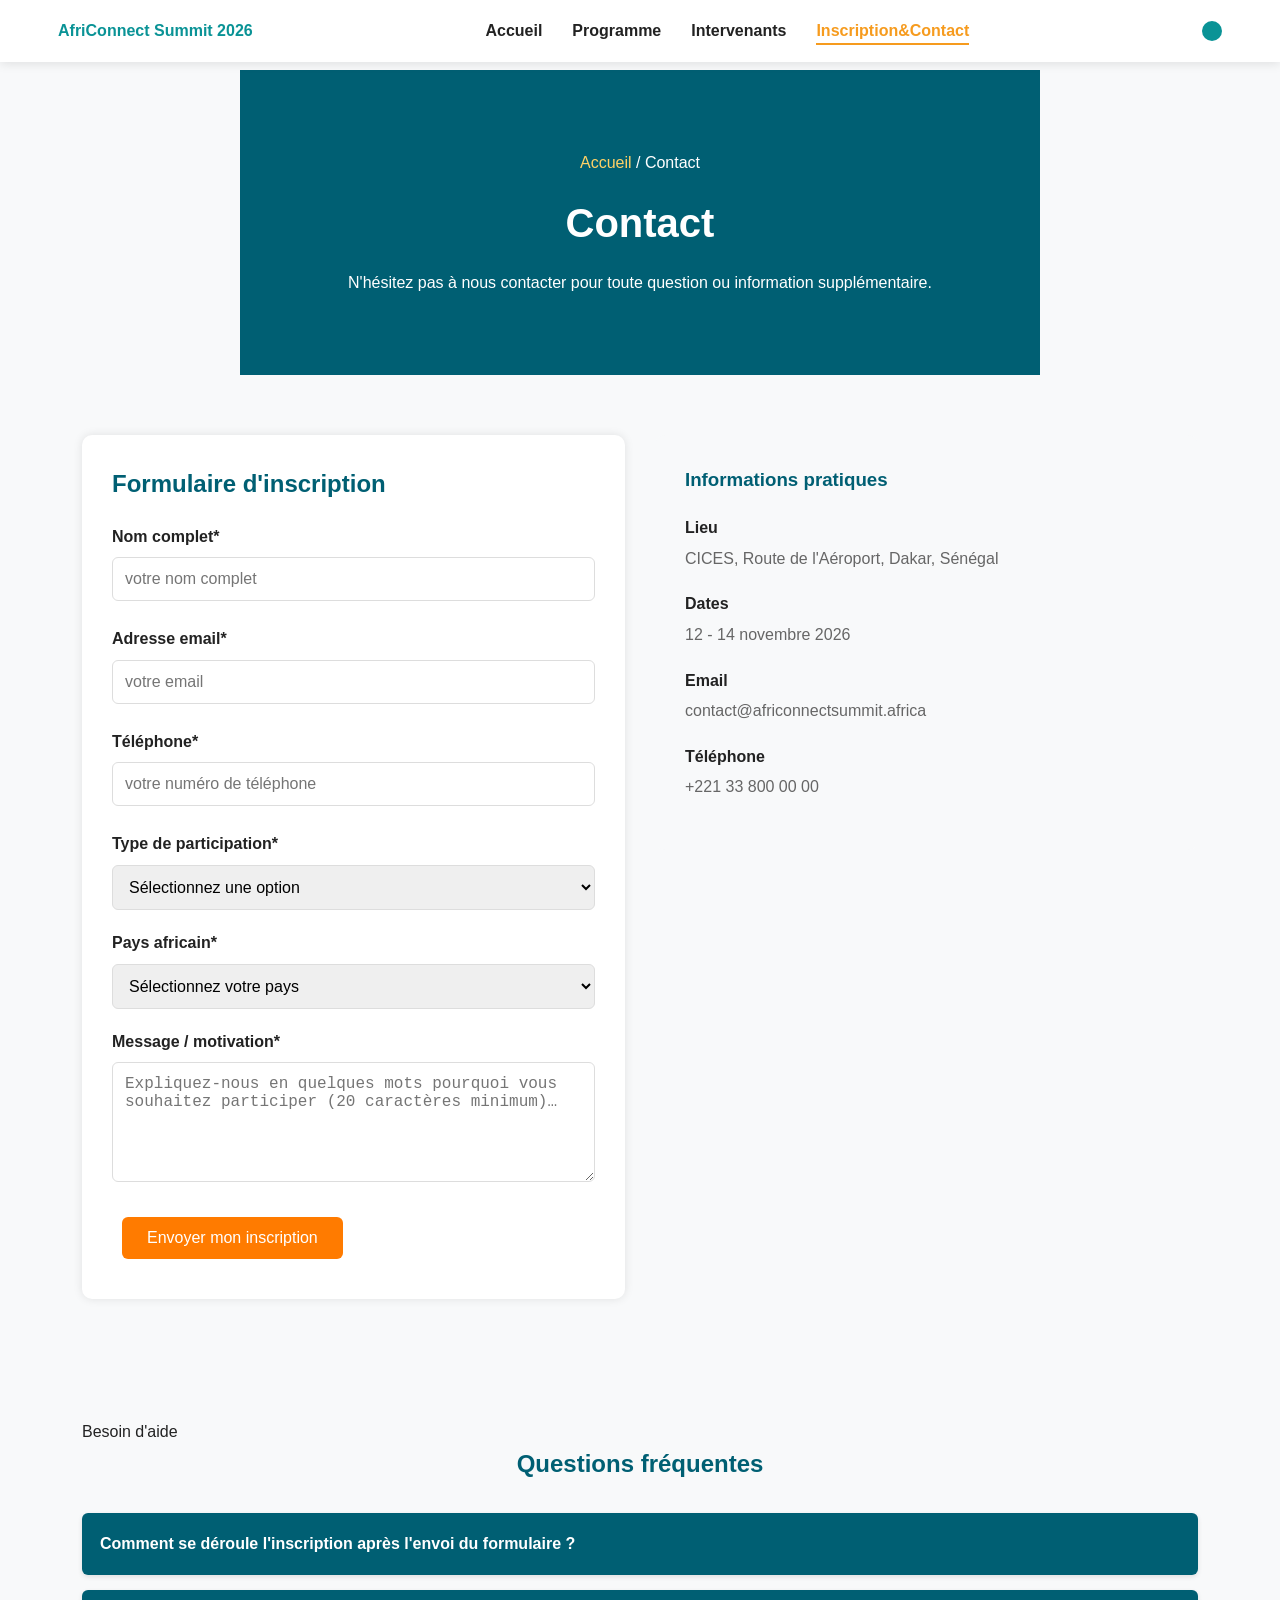
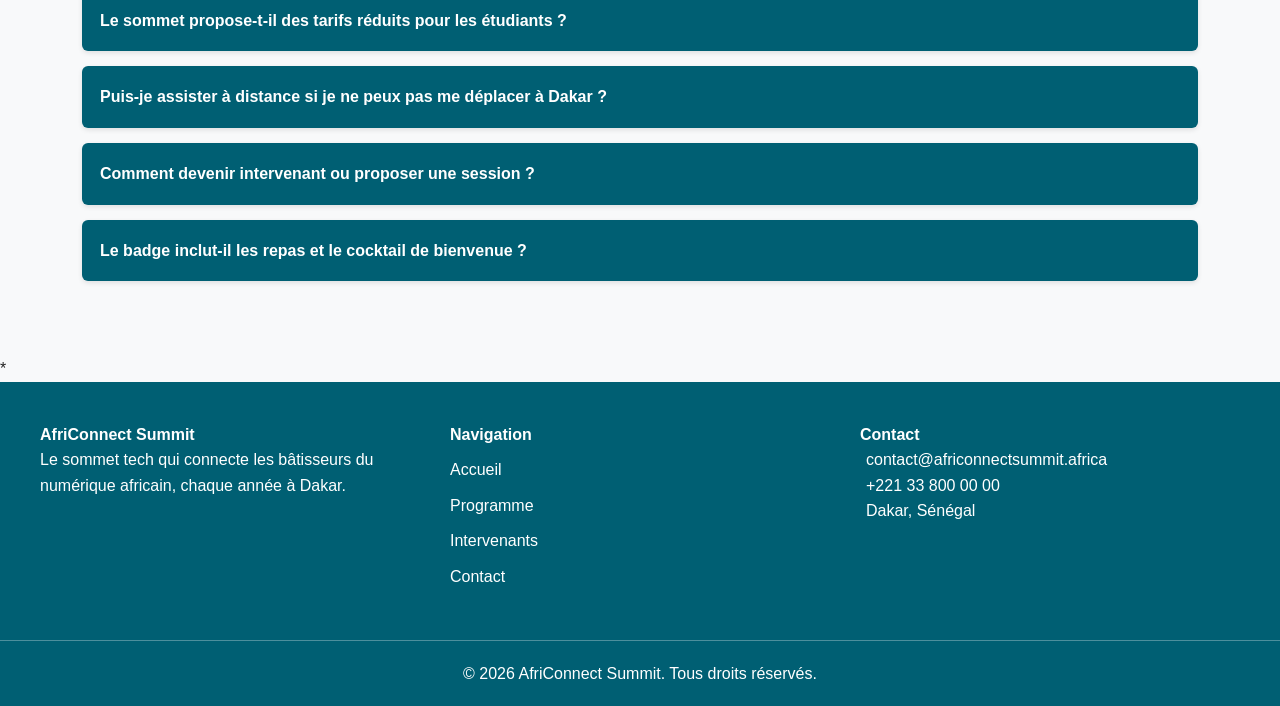
==== commit c18cc722: "JS : compteurs animés et fade-in des sections au scroll, mode sombre mémorisé (localStorage), et nav" ====
--- a/contact.html
+++ b/contact.html
@@ -19,6 +19,9 @@
                 <li><a href="intervenants.html">Intervenants</a></li>
                 <li><a href="contact.html">Inscription&Contact</a></li>
             </ul>
+             <button id="menu-btn" aria-label="Ouvrir le menu"><i class="fa-solid fa-bars"></i></button>
+             <button id="theme-btn" aria-label="Changer de thème">
+                <i class="fa-solid fa-moon"></i>
         </nav>
     </header>
     <main>
--- a/css/style.css
+++ b/css/style.css
@@ -154,7 +154,7 @@
     justify-content: center;
     gap: 20px;
     flex-wrap: wrap;
-    background: white;
+    background: var(--white);
     color: var(--primary);
 }
 
@@ -200,7 +200,7 @@
 }
 
 .stat-card{
-    background: white;
+    background: var(--white);
     padding: 30px;
     border-radius: 10px;
     text-align: center;
@@ -233,7 +233,7 @@
 }
 
 .why-card{
-    background: white;
+    background: var(--white);
     width: 100%;
     max-width: 320px;
     padding: 30px;
@@ -253,9 +253,8 @@
 }
 
 /* CARTES INTERVENANTS */
-/* Utilisée par .speakers-grid (accueil) et .intervenants .grid (page intervenants) */
 .card{
-    background: white;
+    background: var(--white);
     border-radius: 10px;
     overflow: hidden;
     text-align: center;
@@ -296,7 +295,7 @@
     margin-top: 40px;
     margin-bottom: 50px; 
 }
-/* Le lien "Voir tous les intervenants" reprend maintenant le style .btn */
+/* Le lien Voir tous les intervenants */
 .speakers-cta .lien{
     display: inline-block;
     text-decoration: none;
@@ -326,7 +325,7 @@
     flex-wrap: wrap;
 }
 .sponsor{
-    background: white;
+    background: var(--white);
     padding: 30px 40px;
     border-radius: 10px;
     text-align: center;
@@ -338,7 +337,6 @@
     margin-bottom: 8px;
 }
 
-/* PAGE PROGRAMME */
 .program{
     max-width: 1000px;
     margin: auto;
@@ -351,7 +349,7 @@
     margin-bottom: 30px;
 }
 .onglets .btn{
-    background: white;
+    background: var(--white);
     color: var(--secondary);
     border: 2px solid var(--primary);
     cursor: pointer;
@@ -372,15 +370,23 @@
 }
 .program table{
     width: 100%;
+    table-layout: fixed;
     border-collapse: collapse;
-    background: white;
+    background: var(--white);
     border-radius: 10px;
     overflow: hidden;
-    box-shadow: 0 3px 8px rgba(0,0,0,.1); 
+    box-shadow: 0 3px 8px rgba(0,0,0,.1);
+}
+.program th,
+.program td{
+    padding: 15px 20px;
+    text-align: center;
+    border-bottom: 1px solid var(--border);
 }
 .program th{
     background: var(--secondary);
     color: white;
+    width: 25%;
 }
 .program tr:last-child td{
     border-bottom: none;
@@ -403,7 +409,7 @@
     gap: 25px;
 }
 .themes .card{
-    background: white;
+    background: var(--white);
     padding: 30px;
     text-align: center;
     border-radius: 10px;
@@ -417,6 +423,16 @@
     font-size: 40px; 
     color: var(--primary);
     margin-bottom: 15px;
+}
+
+.reveal{
+    opacity: 0;
+    transform: translateY(36px);
+    transition: 0.7s;
+}
+.reveal.in-view{
+    opacity: 1;
+    transform: translateY(0);
 }
 /* PAGE INTERVENANTS */
 .intervenants{
@@ -431,7 +447,7 @@
     margin-bottom: 30px;
 }
 .filters .btn{
-    background: white;
+    background: var(--white);
     color: var(--secondary);
     border: 2px solid var(--primary);
     cursor: pointer;
@@ -498,13 +514,15 @@
     cursor: pointer;
 }
 
-/* NAVBAR agrandi des autres pages */
+/* NAVBAR AGRANDIE — Pages intérieures (Programme, Intervenants, Contact) */
+   
 body.page-interior header{
     padding: 10px 0; 
 }
 body.page-interior nav{
     max-width: 1300px;      
-    padding: 26px 50px;    
+    padding: 26px 50px;     
+}
 body.page-interior .logo a{
     font-size: 18px; 
 }
@@ -515,7 +533,23 @@
 body.page-interior .page-hero{
     padding-top: 110px;
 }
-
+  
+.back-to-top{
+    position: fixed;
+    right: 20px;
+    bottom: 20px;
+    width: 50px;
+    height: 50px;
+    border: none;
+    border-radius: 50%;
+    background: var(--accent);
+    color: white;
+    cursor: pointer;
+    font-size: 18px;
+    display: none;
+    align-items: center;
+    justify-content: center;
+}
 /* Responsive placé en dernier pour bien surcharger les règles */
 /* TABLETTE */
 @media(max-width:992px){
@@ -749,6 +783,7 @@
 
 /* HERO DE PAGE */
 
+.page-hero{
     background:#005F73;
     color:white;
     text-align:center;
@@ -796,7 +831,7 @@
 /* CARTE FORMULAIRE */
 
 .form-card{
-    background:#ffffff;
+    background: var(--white);
     padding:30px;
     border-radius:10px;
     box-shadow:0 0 10px rgba(0,0,0,0.1);
@@ -822,7 +857,7 @@
 .form-row select,
 .form-row textarea{
     padding:12px;
-    border:1px solid #ccc;
+    border:1px solid var(--border);
     border-radius:6px;
     font-size:16px;
 }
@@ -869,13 +904,13 @@
 /* INFORMATIONS */
 
 .info-card{
-    background:#f5f5f5;
+    background:var(--light);
     padding:30px;
     border-radius:10px;
 }
 
 .info-card h3{
-    color:#0d3b66;
+    color: var(--secondary);
     margin-bottom:20px;
 }
 
@@ -889,14 +924,14 @@
 }
 
 .info-item span{
-    color:#555;
+    color: var(--gray);
 }
 
 /* FAQ */
 
 .faq-section{
     padding:60px 20px;
-    background:#f9f9f9;
+    background: var(--light);
 }
 
 .section-title{
@@ -906,7 +941,7 @@
 }
 
 .faq-item{
-    background:white;
+    background: var(--white);
     margin-bottom:15px;
     border-radius:6px;
     overflow:hidden;
